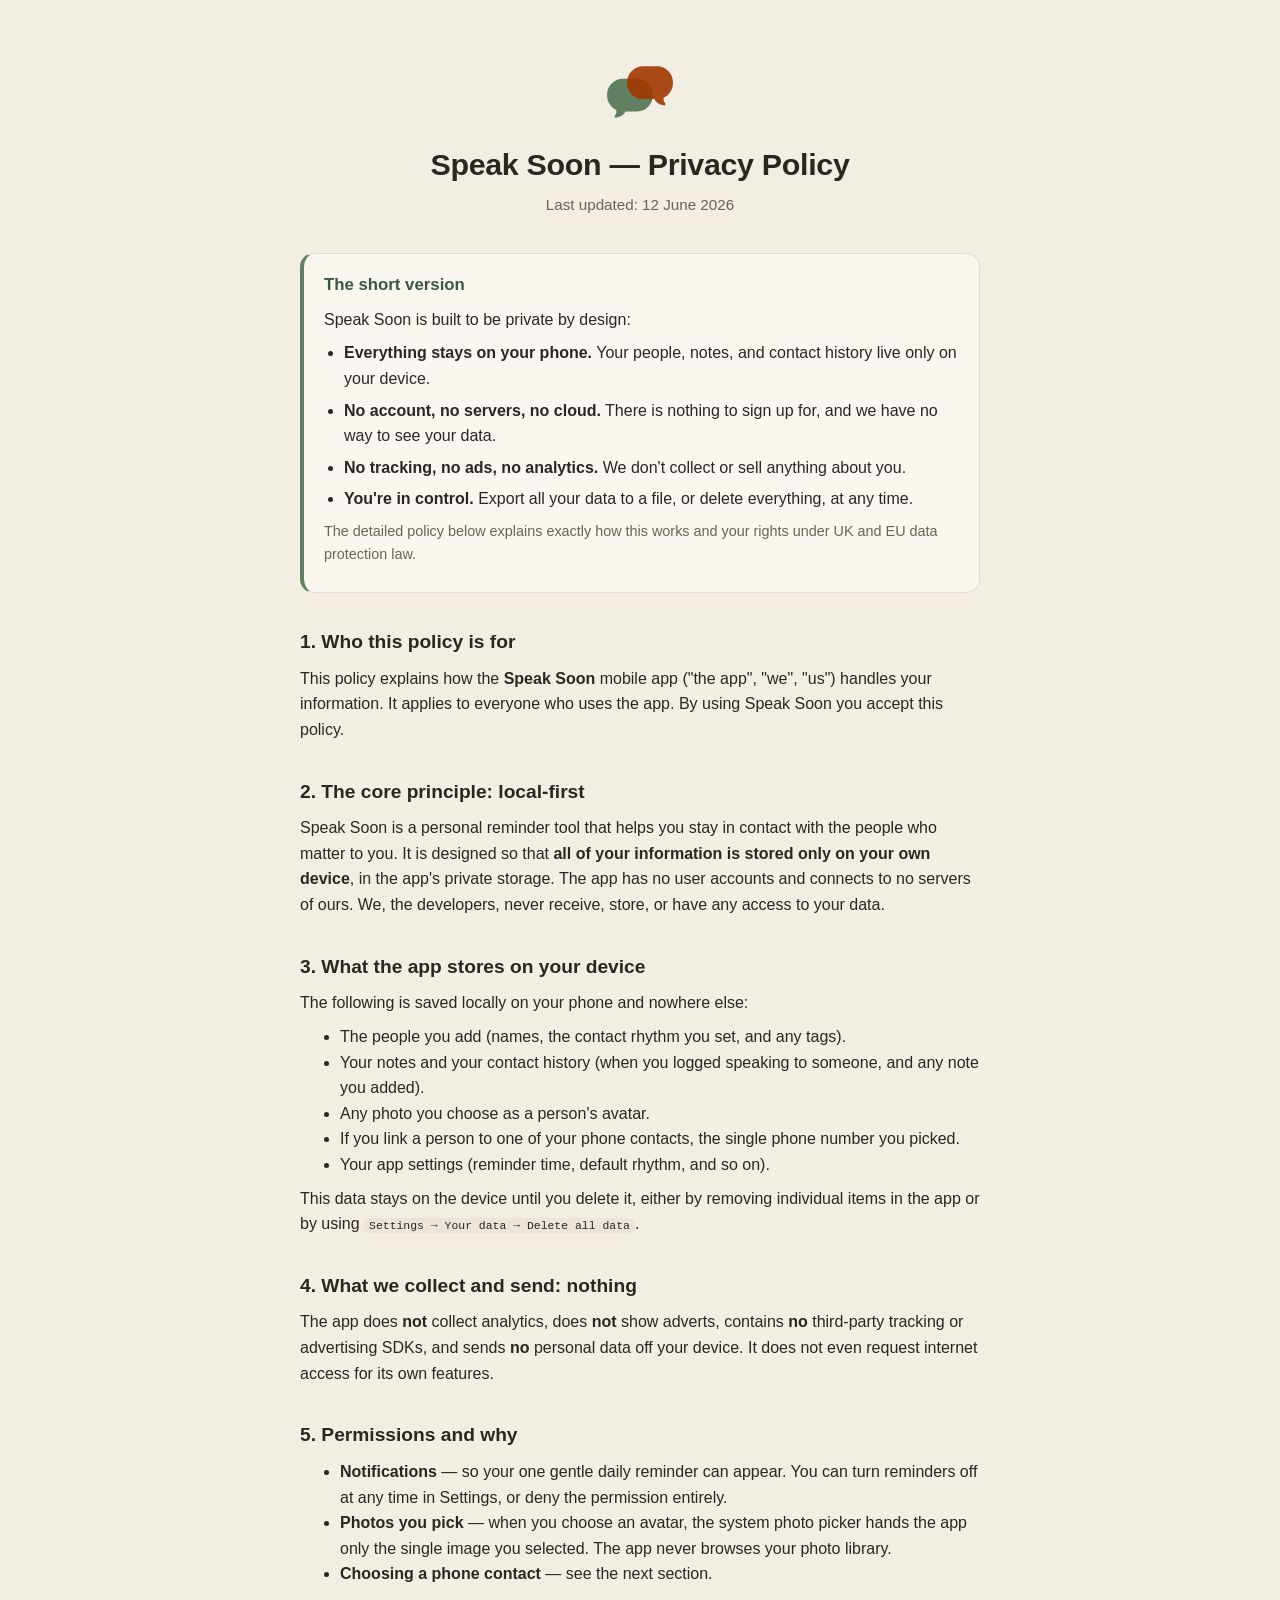
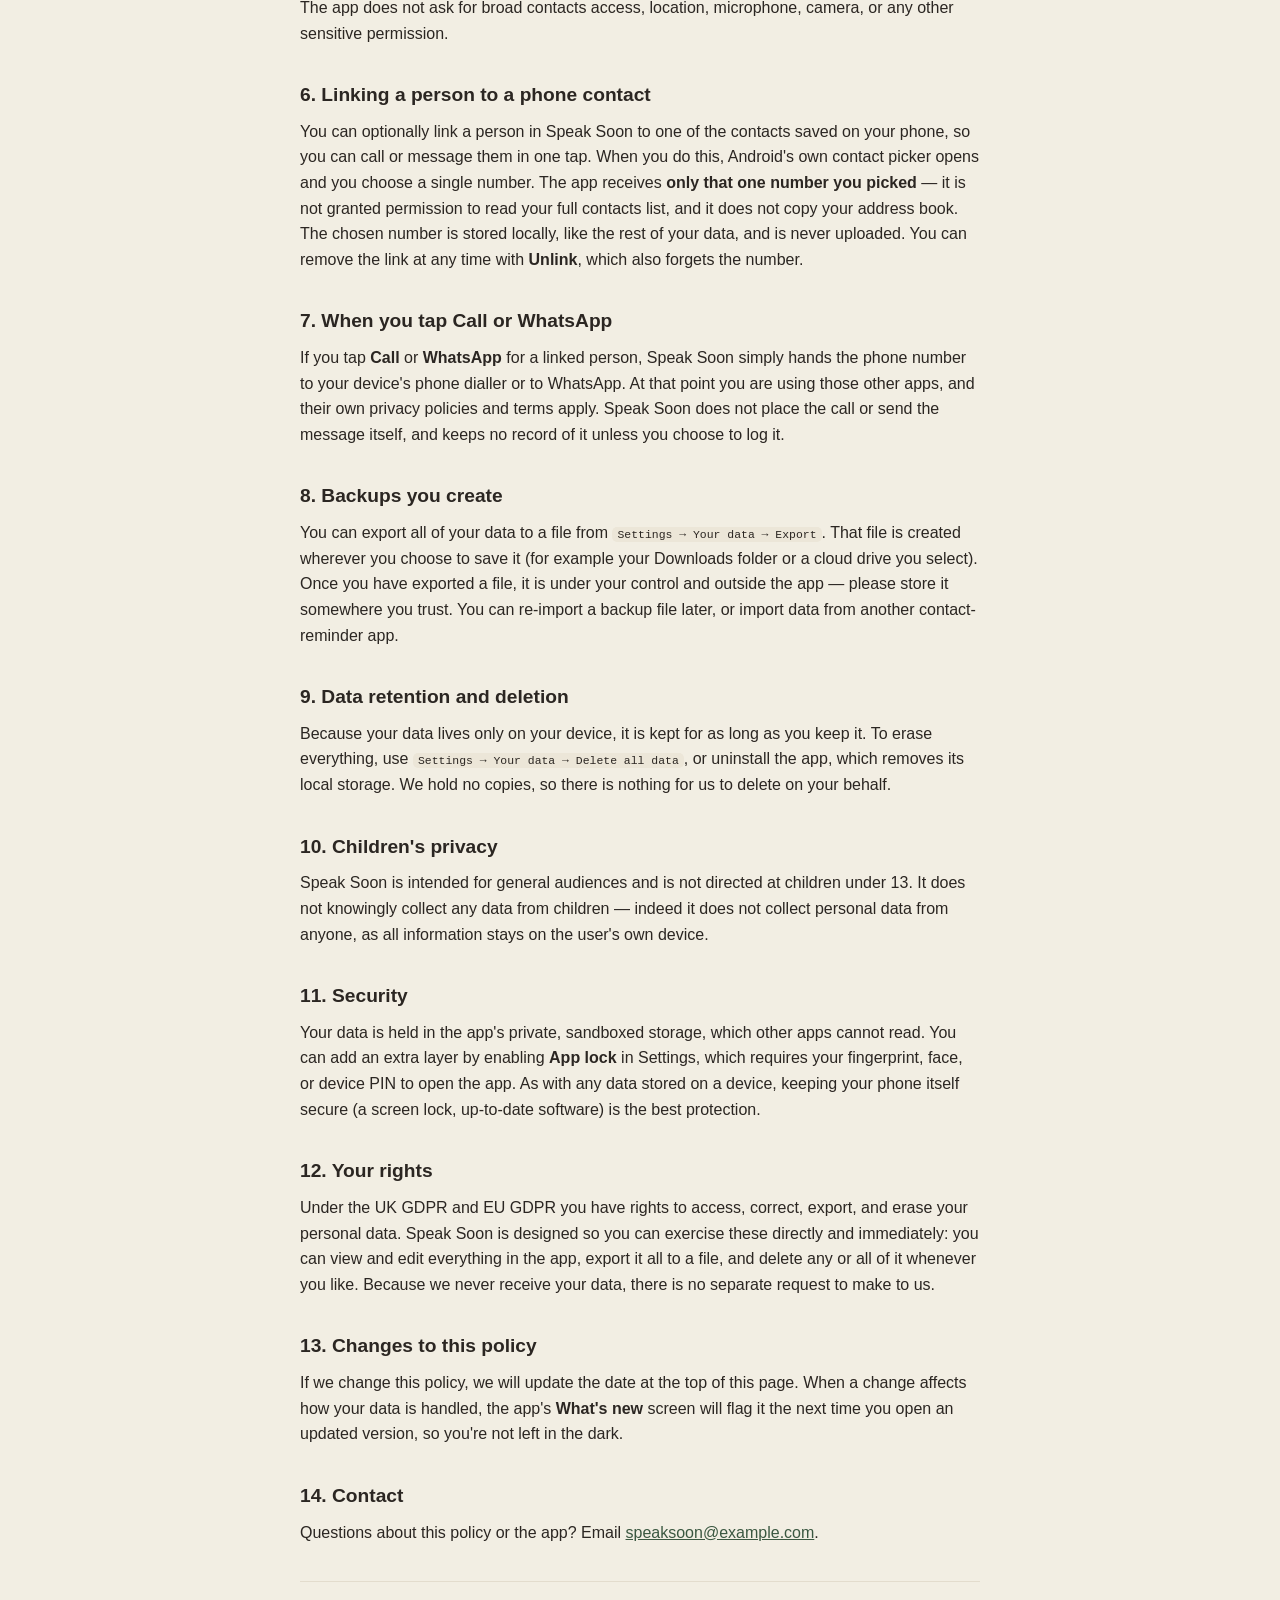
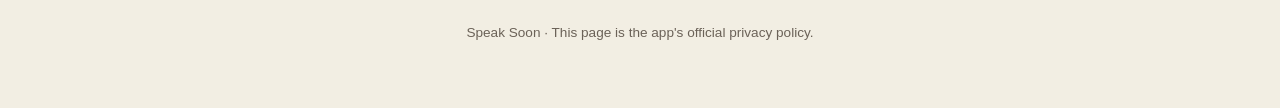
==== index.html @ 9bfdcb98 "Speak Soon privacy policy (GitHub Pages site) Co-Authored-By: Claude Opus 4.8 <noreply@anthropic.com" ====
<!DOCTYPE html>
<html lang="en-GB">
<head>
<meta charset="utf-8">
<meta name="viewport" content="width=device-width, initial-scale=1">
<title>Speak Soon — Privacy Policy</title>
<meta name="description" content="Privacy policy for the Speak Soon app. Everything stays on your device — no account, no servers, no tracking.">
<style>
  :root {
    --bg: #f2eee3;
    --surface: #faf7f0;
    --ink: #2b2622;
    --muted: #6b6258;
    --accent: #618062;
    --accent-ink: #3a5740;
    --line: #e3dccd;
  }
  * { box-sizing: border-box; }
  html { -webkit-text-size-adjust: 100%; }
  body {
    margin: 0;
    background: var(--bg);
    color: var(--ink);
    font-family: -apple-system, BlinkMacSystemFont, "Segoe UI", Roboto, Helvetica, Arial, sans-serif;
    line-height: 1.6;
  }
  .wrap { max-width: 720px; margin: 0 auto; padding: 32px 20px 64px; }
  header { text-align: center; padding: 24px 0 8px; }
  header .logo { width: 72px; height: 72px; margin: 0 auto 12px; display: block; }
  header h1 { font-size: 1.9rem; margin: 0 0 4px; letter-spacing: -0.01em; }
  header .sub { color: var(--muted); font-size: 0.95rem; }
  .tldr {
    background: var(--surface);
    border: 1px solid var(--line);
    border-left: 4px solid var(--accent);
    border-radius: 14px;
    padding: 18px 20px;
    margin: 28px 0;
  }
  .tldr h2 { margin: 0 0 8px; font-size: 1.05rem; color: var(--accent-ink); }
  .tldr ul { margin: 8px 0 0; padding-left: 20px; }
  .tldr li { margin: 6px 0; }
  h2.section { font-size: 1.2rem; margin: 34px 0 6px; }
  h3 { font-size: 1.02rem; margin: 20px 0 4px; }
  p, ul { margin: 8px 0; }
  a { color: var(--accent-ink); }
  .muted { color: var(--muted); font-size: 0.9rem; }
  hr { border: none; border-top: 1px solid var(--line); margin: 36px 0; }
  footer { text-align: center; color: var(--muted); font-size: 0.85rem; margin-top: 40px; }
  code { background: #ece6d8; padding: 1px 5px; border-radius: 5px; font-size: 0.88em; }
</style>
</head>
<body>
<div class="wrap">

  <header>
    <svg class="logo" viewBox="0 0 377 377" xmlns="http://www.w3.org/2000/svg" aria-label="Speak Soon logo">
      <path d="M172.663 118.766H99.1452C53.2253 118.766 15.9999 155.991 15.9999 201.911V207.381C15.9999 240.398 35.2447 268.92 63.1289 282.342C63.7021 282.618 64.1573 283.097 64.334 283.709C66.0915 289.787 65.5355 301.623 56.62 312.565C53.2982 316.642 55.6622 324.029 60.8795 323.37C91.7737 319.472 107.22 302.651 111.866 292.088C112.275 291.159 113.169 290.526 114.183 290.526H172.663C218.583 290.526 255.808 253.301 255.808 207.381V201.911C255.808 155.991 218.583 118.766 172.663 118.766Z" fill="#618062"/>
      <path opacity="0.9" d="M204.39 54H277.908C323.828 54 361.053 91.2254 361.053 137.145V142.615C361.053 175.632 341.808 204.155 313.924 217.576C313.351 217.852 312.896 218.332 312.719 218.943C310.961 225.022 311.517 236.857 320.433 247.799C323.755 251.876 321.391 259.263 316.173 258.605C285.279 254.706 269.833 237.885 265.187 227.323C264.778 226.394 263.884 225.761 262.87 225.761H204.39C158.47 225.761 121.244 188.535 121.244 142.615V137.145C121.244 91.2254 158.47 54 204.39 54Z" fill="#A13800"/>
    </svg>
    <h1>Speak Soon — Privacy Policy</h1>
    <div class="sub">Last updated: 12 June 2026</div>
  </header>

  <div class="tldr">
    <h2>The short version</h2>
    <p>Speak Soon is built to be private by design:</p>
    <ul>
      <li><strong>Everything stays on your phone.</strong> Your people, notes, and contact history live only on your device.</li>
      <li><strong>No account, no servers, no cloud.</strong> There is nothing to sign up for, and we have no way to see your data.</li>
      <li><strong>No tracking, no ads, no analytics.</strong> We don't collect or sell anything about you.</li>
      <li><strong>You're in control.</strong> Export all your data to a file, or delete everything, at any time.</li>
    </ul>
    <p class="muted">The detailed policy below explains exactly how this works and your rights under UK and EU data protection law.</p>
  </div>

  <h2 class="section">1. Who this policy is for</h2>
  <p>This policy explains how the <strong>Speak Soon</strong> mobile app ("the app", "we", "us") handles your information. It applies to everyone who uses the app. By using Speak Soon you accept this policy.</p>

  <h2 class="section">2. The core principle: local-first</h2>
  <p>Speak Soon is a personal reminder tool that helps you stay in contact with the people who matter to you. It is designed so that <strong>all of your information is stored only on your own device</strong>, in the app's private storage. The app has no user accounts and connects to no servers of ours. We, the developers, never receive, store, or have any access to your data.</p>

  <h2 class="section">3. What the app stores on your device</h2>
  <p>The following is saved locally on your phone and nowhere else:</p>
  <ul>
    <li>The people you add (names, the contact rhythm you set, and any tags).</li>
    <li>Your notes and your contact history (when you logged speaking to someone, and any note you added).</li>
    <li>Any photo you choose as a person's avatar.</li>
    <li>If you link a person to one of your phone contacts, the single phone number you picked.</li>
    <li>Your app settings (reminder time, default rhythm, and so on).</li>
  </ul>
  <p>This data stays on the device until you delete it, either by removing individual items in the app or by using <code>Settings → Your data → Delete all data</code>.</p>

  <h2 class="section">4. What we collect and send: nothing</h2>
  <p>The app does <strong>not</strong> collect analytics, does <strong>not</strong> show adverts, contains <strong>no</strong> third-party tracking or advertising SDKs, and sends <strong>no</strong> personal data off your device. It does not even request internet access for its own features.</p>

  <h2 class="section">5. Permissions and why</h2>
  <ul>
    <li><strong>Notifications</strong> — so your one gentle daily reminder can appear. You can turn reminders off at any time in Settings, or deny the permission entirely.</li>
    <li><strong>Photos you pick</strong> — when you choose an avatar, the system photo picker hands the app only the single image you selected. The app never browses your photo library.</li>
    <li><strong>Choosing a phone contact</strong> — see the next section.</li>
  </ul>
  <p>The app does not ask for broad contacts access, location, microphone, camera, or any other sensitive permission.</p>

  <h2 class="section">6. Linking a person to a phone contact</h2>
  <p>You can optionally link a person in Speak Soon to one of the contacts saved on your phone, so you can call or message them in one tap. When you do this, Android's own contact picker opens and you choose a single number. The app receives <strong>only that one number you picked</strong> — it is not granted permission to read your full contacts list, and it does not copy your address book. The chosen number is stored locally, like the rest of your data, and is never uploaded. You can remove the link at any time with <strong>Unlink</strong>, which also forgets the number.</p>

  <h2 class="section">7. When you tap Call or WhatsApp</h2>
  <p>If you tap <strong>Call</strong> or <strong>WhatsApp</strong> for a linked person, Speak Soon simply hands the phone number to your device's phone dialler or to WhatsApp. At that point you are using those other apps, and their own privacy policies and terms apply. Speak Soon does not place the call or send the message itself, and keeps no record of it unless you choose to log it.</p>

  <h2 class="section">8. Backups you create</h2>
  <p>You can export all of your data to a file from <code>Settings → Your data → Export</code>. That file is created wherever you choose to save it (for example your Downloads folder or a cloud drive you select). Once you have exported a file, it is under your control and outside the app — please store it somewhere you trust. You can re-import a backup file later, or import data from another contact-reminder app.</p>

  <h2 class="section">9. Data retention and deletion</h2>
  <p>Because your data lives only on your device, it is kept for as long as you keep it. To erase everything, use <code>Settings → Your data → Delete all data</code>, or uninstall the app, which removes its local storage. We hold no copies, so there is nothing for us to delete on your behalf.</p>

  <h2 class="section">10. Children's privacy</h2>
  <p>Speak Soon is intended for general audiences and is not directed at children under 13. It does not knowingly collect any data from children — indeed it does not collect personal data from anyone, as all information stays on the user's own device.</p>

  <h2 class="section">11. Security</h2>
  <p>Your data is held in the app's private, sandboxed storage, which other apps cannot read. You can add an extra layer by enabling <strong>App lock</strong> in Settings, which requires your fingerprint, face, or device PIN to open the app. As with any data stored on a device, keeping your phone itself secure (a screen lock, up-to-date software) is the best protection.</p>

  <h2 class="section">12. Your rights</h2>
  <p>Under the UK GDPR and EU GDPR you have rights to access, correct, export, and erase your personal data. Speak Soon is designed so you can exercise these directly and immediately: you can view and edit everything in the app, export it all to a file, and delete any or all of it whenever you like. Because we never receive your data, there is no separate request to make to us.</p>

  <h2 class="section">13. Changes to this policy</h2>
  <p>If we change this policy, we will update the date at the top of this page. When a change affects how your data is handled, the app's <strong>What's new</strong> screen will flag it the next time you open an updated version, so you're not left in the dark.</p>

  <h2 class="section">14. Contact</h2>
  <p>Questions about this policy or the app? Email <a href="mailto:speaksoon@example.com">speaksoon@example.com</a>.</p>

  <hr>
  <footer>
    Speak Soon · This page is the app's official privacy policy.
  </footer>

</div>
</body>
</html>
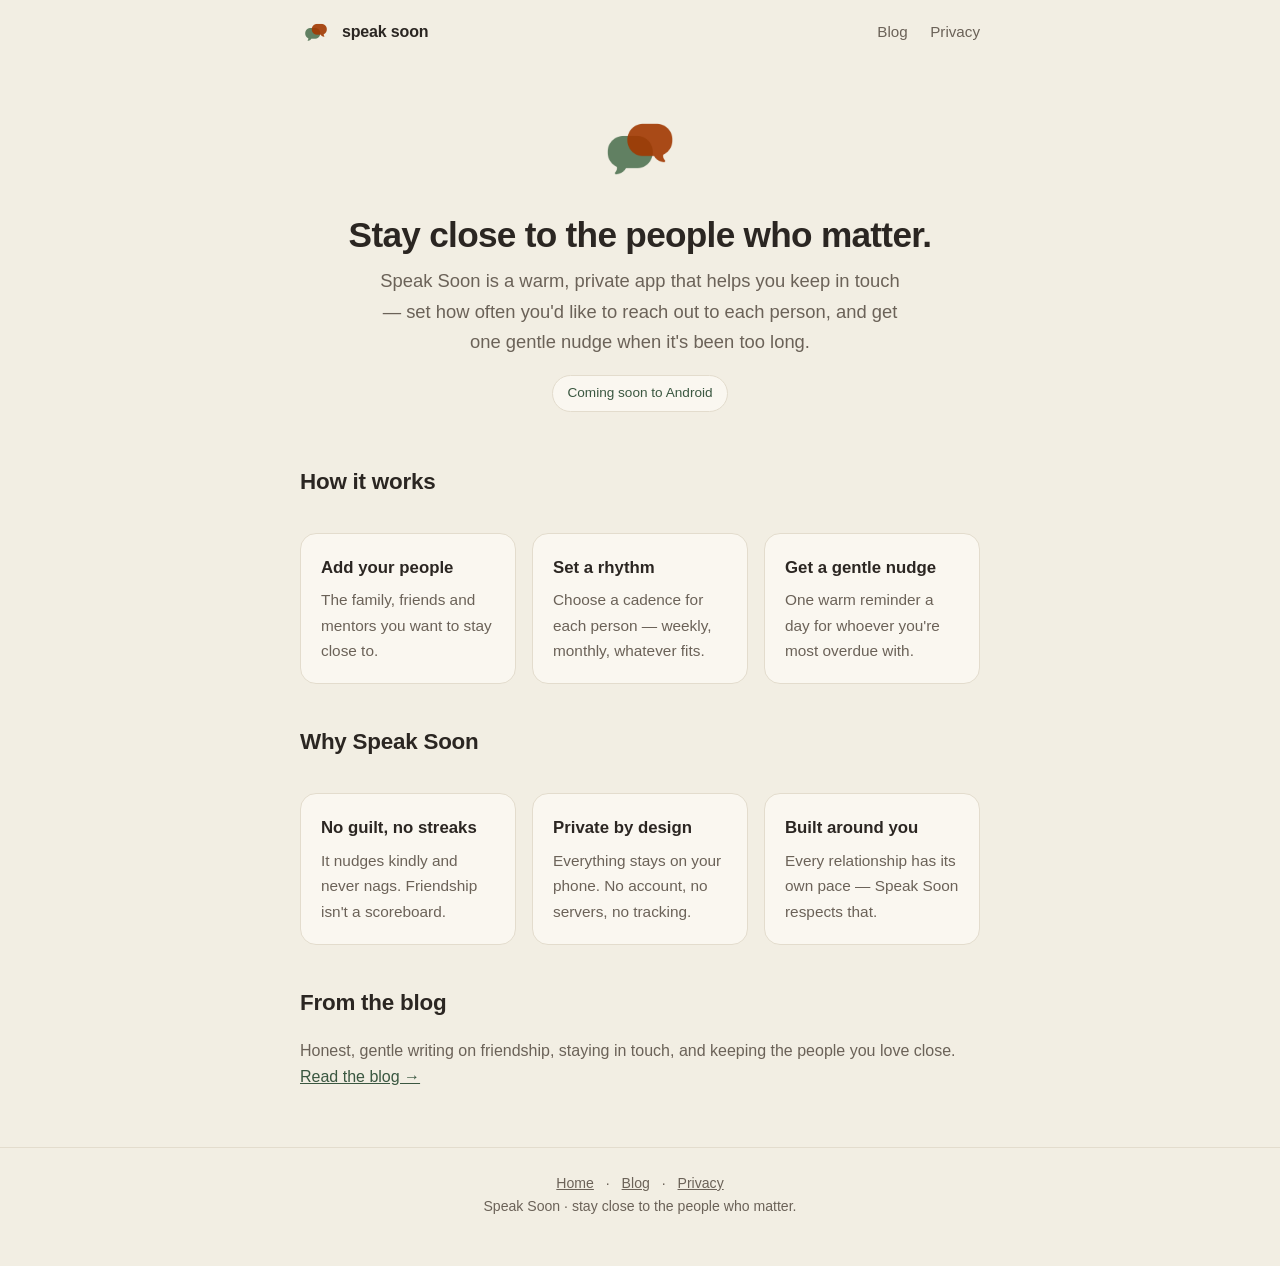
==== commit 68940847: "Add marketing site: homepage + blog (post #1); move privacy to /privacy/ - Homepage landing (hero, h" ====
--- a/index.html
+++ b/index.html
@@ -3,137 +3,91 @@
 <head>
 <meta charset="utf-8">
 <meta name="viewport" content="width=device-width, initial-scale=1">
-<title>Speak Soon — Privacy Policy</title>
-<meta name="description" content="Privacy policy for the Speak Soon app. Everything stays on your device — no account, no servers, no tracking.">
-<style>
-  :root {
-    --bg: #f2eee3;
-    --surface: #faf7f0;
-    --ink: #2b2622;
-    --muted: #6b6258;
-    --accent: #618062;
-    --accent-ink: #3a5740;
-    --line: #e3dccd;
-  }
-  * { box-sizing: border-box; }
-  html { -webkit-text-size-adjust: 100%; }
-  body {
-    margin: 0;
-    background: var(--bg);
-    color: var(--ink);
-    font-family: -apple-system, BlinkMacSystemFont, "Segoe UI", Roboto, Helvetica, Arial, sans-serif;
-    line-height: 1.6;
-  }
-  .wrap { max-width: 720px; margin: 0 auto; padding: 32px 20px 64px; }
-  header { text-align: center; padding: 24px 0 8px; }
-  header .logo { width: 72px; height: 72px; margin: 0 auto 12px; display: block; }
-  header h1 { font-size: 1.9rem; margin: 0 0 4px; letter-spacing: -0.01em; }
-  header .sub { color: var(--muted); font-size: 0.95rem; }
-  .tldr {
-    background: var(--surface);
-    border: 1px solid var(--line);
-    border-left: 4px solid var(--accent);
-    border-radius: 14px;
-    padding: 18px 20px;
-    margin: 28px 0;
-  }
-  .tldr h2 { margin: 0 0 8px; font-size: 1.05rem; color: var(--accent-ink); }
-  .tldr ul { margin: 8px 0 0; padding-left: 20px; }
-  .tldr li { margin: 6px 0; }
-  h2.section { font-size: 1.2rem; margin: 34px 0 6px; }
-  h3 { font-size: 1.02rem; margin: 20px 0 4px; }
-  p, ul { margin: 8px 0; }
-  a { color: var(--accent-ink); }
-  .muted { color: var(--muted); font-size: 0.9rem; }
-  hr { border: none; border-top: 1px solid var(--line); margin: 36px 0; }
-  footer { text-align: center; color: var(--muted); font-size: 0.85rem; margin-top: 40px; }
-  code { background: #ece6d8; padding: 1px 5px; border-radius: 5px; font-size: 0.88em; }
-</style>
+<title>Speak Soon — a gentle app for staying in touch</title>
+<meta name="description" content="Speak Soon is a warm, private Android app that helps you stay close to the people who matter. Set a rhythm for each person and get one gentle nudge when it's been too long. No streaks, no guilt.">
+<link rel="canonical" href="https://chigoag.github.io/speaksoon/">
+<link rel="icon" href="logo.png">
+<meta property="og:type" content="website">
+<meta property="og:title" content="Speak Soon — a gentle app for staying in touch">
+<meta property="og:description" content="Stay close to the people who matter. Set a rhythm for each person and get one gentle nudge when it's been too long.">
+<meta property="og:url" content="https://chigoag.github.io/speaksoon/">
+<meta property="og:image" content="https://chigoag.github.io/speaksoon/logo.png">
+<meta name="twitter:card" content="summary">
+<link rel="stylesheet" href="style.css">
+<script type="application/ld+json">
+{
+  "@context": "https://schema.org",
+  "@type": "SoftwareApplication",
+  "name": "Speak Soon",
+  "applicationCategory": "LifestyleApplication",
+  "operatingSystem": "Android",
+  "description": "A warm, private app that helps you stay close to the people who matter — set a rhythm for each person and get one gentle nudge when it's been too long.",
+  "offers": { "@type": "Offer", "price": "0", "priceCurrency": "GBP" }
+}
+</script>
 </head>
 <body>
-<div class="wrap">
 
-  <header>
-    <svg class="logo" viewBox="0 0 377 377" xmlns="http://www.w3.org/2000/svg" aria-label="Speak Soon logo">
-      <path d="M172.663 118.766H99.1452C53.2253 118.766 15.9999 155.991 15.9999 201.911V207.381C15.9999 240.398 35.2447 268.92 63.1289 282.342C63.7021 282.618 64.1573 283.097 64.334 283.709C66.0915 289.787 65.5355 301.623 56.62 312.565C53.2982 316.642 55.6622 324.029 60.8795 323.37C91.7737 319.472 107.22 302.651 111.866 292.088C112.275 291.159 113.169 290.526 114.183 290.526H172.663C218.583 290.526 255.808 253.301 255.808 207.381V201.911C255.808 155.991 218.583 118.766 172.663 118.766Z" fill="#618062"/>
-      <path opacity="0.9" d="M204.39 54H277.908C323.828 54 361.053 91.2254 361.053 137.145V142.615C361.053 175.632 341.808 204.155 313.924 217.576C313.351 217.852 312.896 218.332 312.719 218.943C310.961 225.022 311.517 236.857 320.433 247.799C323.755 251.876 321.391 259.263 316.173 258.605C285.279 254.706 269.833 237.885 265.187 227.323C264.778 226.394 263.884 225.761 262.87 225.761H204.39C158.47 225.761 121.244 188.535 121.244 142.615V137.145C121.244 91.2254 158.47 54 204.39 54Z" fill="#A13800"/>
-    </svg>
-    <h1>Speak Soon — Privacy Policy</h1>
-    <div class="sub">Last updated: 12 June 2026</div>
-  </header>
+<nav class="nav">
+  <a class="brand" href="./"><img src="logo.png" alt="Speak Soon logo"><span>speak soon</span></a>
+  <div class="links">
+    <a href="blog/">Blog</a>
+    <a href="privacy/">Privacy</a>
+  </div>
+</nav>
 
-  <div class="tldr">
-    <h2>The short version</h2>
-    <p>Speak Soon is built to be private by design:</p>
-    <ul>
-      <li><strong>Everything stays on your phone.</strong> Your people, notes, and contact history live only on your device.</li>
-      <li><strong>No account, no servers, no cloud.</strong> There is nothing to sign up for, and we have no way to see your data.</li>
-      <li><strong>No tracking, no ads, no analytics.</strong> We don't collect or sell anything about you.</li>
-      <li><strong>You're in control.</strong> Export all your data to a file, or delete everything, at any time.</li>
-    </ul>
-    <p class="muted">The detailed policy below explains exactly how this works and your rights under UK and EU data protection law.</p>
+<main class="wrap">
+  <section class="hero">
+    <img class="logo" src="logo.png" alt="Speak Soon — two speech bubbles">
+    <h1>Stay close to the people who matter.</h1>
+    <p class="lead">Speak Soon is a warm, private app that helps you keep in touch — set how often you'd
+      like to reach out to each person, and get one gentle nudge when it's been too long.</p>
+    <span class="badge">Coming soon to Android</span>
+  </section>
+
+  <h2 class="section">How it works</h2>
+  <div class="cards">
+    <div class="card">
+      <h3>Add your people</h3>
+      <p>The family, friends and mentors you want to stay close to.</p>
+    </div>
+    <div class="card">
+      <h3>Set a rhythm</h3>
+      <p>Choose a cadence for each person — weekly, monthly, whatever fits.</p>
+    </div>
+    <div class="card">
+      <h3>Get a gentle nudge</h3>
+      <p>One warm reminder a day for whoever you're most overdue with.</p>
+    </div>
   </div>
 
-  <h2 class="section">1. Who this policy is for</h2>
-  <p>This policy explains how the <strong>Speak Soon</strong> mobile app ("the app", "we", "us") handles your information. It applies to everyone who uses the app. By using Speak Soon you accept this policy.</p>
+  <h2 class="section">Why Speak Soon</h2>
+  <div class="cards">
+    <div class="card">
+      <h3>No guilt, no streaks</h3>
+      <p>It nudges kindly and never nags. Friendship isn't a scoreboard.</p>
+    </div>
+    <div class="card">
+      <h3>Private by design</h3>
+      <p>Everything stays on your phone. No account, no servers, no tracking.</p>
+    </div>
+    <div class="card">
+      <h3>Built around you</h3>
+      <p>Every relationship has its own pace — Speak Soon respects that.</p>
+    </div>
+  </div>
 
-  <h2 class="section">2. The core principle: local-first</h2>
-  <p>Speak Soon is a personal reminder tool that helps you stay in contact with the people who matter to you. It is designed so that <strong>all of your information is stored only on your own device</strong>, in the app's private storage. The app has no user accounts and connects to no servers of ours. We, the developers, never receive, store, or have any access to your data.</p>
+  <h2 class="section">From the blog</h2>
+  <p class="muted">Honest, gentle writing on friendship, staying in touch, and keeping the people you
+    love close. <a href="blog/">Read the blog →</a></p>
+</main>
 
-  <h2 class="section">3. What the app stores on your device</h2>
-  <p>The following is saved locally on your phone and nowhere else:</p>
-  <ul>
-    <li>The people you add (names, the contact rhythm you set, and any tags).</li>
-    <li>Your notes and your contact history (when you logged speaking to someone, and any note you added).</li>
-    <li>Any photo you choose as a person's avatar.</li>
-    <li>If you link a person to one of your phone contacts, the single phone number you picked.</li>
-    <li>Your app settings (reminder time, default rhythm, and so on).</li>
-  </ul>
-  <p>This data stays on the device until you delete it, either by removing individual items in the app or by using <code>Settings → Your data → Delete all data</code>.</p>
+<footer>
+  <div class="inner">
+    <a href="./">Home</a> · <a href="blog/">Blog</a> · <a href="privacy/">Privacy</a><br>
+    Speak Soon · stay close to the people who matter.
+  </div>
+</footer>
 
-  <h2 class="section">4. What we collect and send: nothing</h2>
-  <p>The app does <strong>not</strong> collect analytics, does <strong>not</strong> show adverts, contains <strong>no</strong> third-party tracking or advertising SDKs, and sends <strong>no</strong> personal data off your device. It does not even request internet access for its own features.</p>
-
-  <h2 class="section">5. Permissions and why</h2>
-  <ul>
-    <li><strong>Notifications</strong> — so your one gentle daily reminder can appear. You can turn reminders off at any time in Settings, or deny the permission entirely.</li>
-    <li><strong>Photos you pick</strong> — when you choose an avatar, the system photo picker hands the app only the single image you selected. The app never browses your photo library.</li>
-    <li><strong>Choosing a phone contact</strong> — see the next section.</li>
-  </ul>
-  <p>The app does not ask for broad contacts access, location, microphone, camera, or any other sensitive permission.</p>
-
-  <h2 class="section">6. Linking a person to a phone contact</h2>
-  <p>You can optionally link a person in Speak Soon to one of the contacts saved on your phone, so you can call or message them in one tap. When you do this, Android's own contact picker opens and you choose a single number. The app receives <strong>only that one number you picked</strong> — it is not granted permission to read your full contacts list, and it does not copy your address book. The chosen number is stored locally, like the rest of your data, and is never uploaded. You can remove the link at any time with <strong>Unlink</strong>, which also forgets the number.</p>
-
-  <h2 class="section">7. When you tap Call or WhatsApp</h2>
-  <p>If you tap <strong>Call</strong> or <strong>WhatsApp</strong> for a linked person, Speak Soon simply hands the phone number to your device's phone dialler or to WhatsApp. At that point you are using those other apps, and their own privacy policies and terms apply. Speak Soon does not place the call or send the message itself, and keeps no record of it unless you choose to log it.</p>
-
-  <h2 class="section">8. Backups you create</h2>
-  <p>You can export all of your data to a file from <code>Settings → Your data → Export</code>. That file is created wherever you choose to save it (for example your Downloads folder or a cloud drive you select). Once you have exported a file, it is under your control and outside the app — please store it somewhere you trust. You can re-import a backup file later, or import data from another contact-reminder app.</p>
-
-  <h2 class="section">9. Data retention and deletion</h2>
-  <p>Because your data lives only on your device, it is kept for as long as you keep it. To erase everything, use <code>Settings → Your data → Delete all data</code>, or uninstall the app, which removes its local storage. We hold no copies, so there is nothing for us to delete on your behalf.</p>
-
-  <h2 class="section">10. Children's privacy</h2>
-  <p>Speak Soon is intended for general audiences and is not directed at children under 13. It does not knowingly collect any data from children — indeed it does not collect personal data from anyone, as all information stays on the user's own device.</p>
-
-  <h2 class="section">11. Security</h2>
-  <p>Your data is held in the app's private, sandboxed storage, which other apps cannot read. You can add an extra layer by enabling <strong>App lock</strong> in Settings, which requires your fingerprint, face, or device PIN to open the app. As with any data stored on a device, keeping your phone itself secure (a screen lock, up-to-date software) is the best protection.</p>
-
-  <h2 class="section">12. Your rights</h2>
-  <p>Under the UK GDPR and EU GDPR you have rights to access, correct, export, and erase your personal data. Speak Soon is designed so you can exercise these directly and immediately: you can view and edit everything in the app, export it all to a file, and delete any or all of it whenever you like. Because we never receive your data, there is no separate request to make to us.</p>
-
-  <h2 class="section">13. Changes to this policy</h2>
-  <p>If we change this policy, we will update the date at the top of this page. When a change affects how your data is handled, the app's <strong>What's new</strong> screen will flag it the next time you open an updated version, so you're not left in the dark.</p>
-
-  <h2 class="section">14. Contact</h2>
-  <p>Questions about this policy or the app? Email <a href="mailto:speaksoon@example.com">speaksoon@example.com</a>.</p>
-
-  <hr>
-  <footer>
-    Speak Soon · This page is the app's official privacy policy.
-  </footer>
-
-</div>
 </body>
 </html>
--- a/style.css
+++ b/style.css
@@ -0,0 +1,89 @@
+:root {
+  --bg: #f2eee3;
+  --surface: #faf7f0;
+  --ink: #2b2622;
+  --muted: #6b6258;
+  --sage: #618062;
+  --sage-ink: #3a5740;
+  --terracotta: #a13800;
+  --line: #e3dccd;
+}
+* { box-sizing: border-box; }
+html { -webkit-text-size-adjust: 100%; scroll-behavior: smooth; }
+body {
+  margin: 0;
+  background: var(--bg);
+  color: var(--ink);
+  font-family: -apple-system, BlinkMacSystemFont, "Segoe UI", Roboto, Helvetica, Arial, sans-serif;
+  line-height: 1.65;
+}
+a { color: var(--sage-ink); }
+img { max-width: 100%; }
+.wrap { max-width: 720px; margin: 0 auto; padding: 0 20px; }
+
+/* Site nav */
+.nav {
+  display: flex; align-items: center; justify-content: space-between;
+  max-width: 720px; margin: 0 auto; padding: 16px 20px;
+}
+.nav .brand { display: flex; align-items: center; gap: 10px; text-decoration: none; color: var(--ink); }
+.nav .brand img { width: 32px; height: 32px; border-radius: 8px; }
+.nav .brand span { font-weight: 600; letter-spacing: -0.01em; }
+.nav .links a { margin-left: 18px; text-decoration: none; color: var(--muted); font-size: 0.95rem; }
+.nav .links a:hover { color: var(--sage-ink); }
+
+/* Hero */
+.hero { text-align: center; padding: 36px 0 12px; }
+.hero img.logo { width: 96px; height: 96px; margin: 0 auto 18px; display: block; }
+.hero h1 { font-size: 2.2rem; margin: 0 0 10px; letter-spacing: -0.02em; line-height: 1.2; }
+.hero p.lead { font-size: 1.15rem; color: var(--muted); margin: 0 auto 18px; max-width: 540px; }
+.badge {
+  display: inline-block; background: var(--surface); border: 1px solid var(--line);
+  color: var(--sage-ink); font-size: 0.85rem; padding: 6px 14px; border-radius: 999px;
+}
+
+/* Feature/value cards */
+.cards { display: grid; grid-template-columns: repeat(auto-fit, minmax(200px, 1fr)); gap: 16px; margin: 32px 0; }
+.card { background: var(--surface); border: 1px solid var(--line); border-radius: 16px; padding: 20px; }
+.card h3 { margin: 0 0 6px; font-size: 1.05rem; }
+.card p { margin: 0; color: var(--muted); font-size: 0.96rem; }
+
+/* TL;DR box (privacy) */
+.tldr { background: var(--surface); border: 1px solid var(--line); border-left: 4px solid var(--sage);
+  border-radius: 14px; padding: 18px 20px; margin: 28px 0; }
+.tldr h2 { margin: 0 0 8px; font-size: 1.05rem; color: var(--sage-ink); }
+.tldr ul { margin: 8px 0 0; padding-left: 20px; }
+.tldr li { margin: 6px 0; }
+
+/* Section + general */
+h2.section { font-size: 1.4rem; margin: 40px 0 10px; letter-spacing: -0.01em; }
+.muted { color: var(--muted); }
+hr { border: none; border-top: 1px solid var(--line); margin: 40px 0; }
+code { background: #ece6d8; padding: 1px 5px; border-radius: 5px; font-size: 0.88em; }
+
+/* Blog list */
+.post-card { display: block; text-decoration: none; color: inherit; background: var(--surface);
+  border: 1px solid var(--line); border-radius: 16px; padding: 22px; margin: 18px 0; transition: border-color .15s; }
+.post-card:hover { border-color: var(--sage); }
+.post-card h2 { margin: 0 0 6px; font-size: 1.25rem; color: var(--ink); }
+.post-card .meta { color: var(--muted); font-size: 0.85rem; margin: 0 0 8px; }
+.post-card p { margin: 0; color: var(--muted); }
+
+/* Article */
+article { padding: 8px 0 16px; }
+article h1 { font-size: 2rem; line-height: 1.22; letter-spacing: -0.02em; margin: 8px 0 6px; }
+article .meta { color: var(--muted); font-size: 0.9rem; margin-bottom: 24px; }
+article h2 { font-size: 1.35rem; margin: 32px 0 8px; letter-spacing: -0.01em; }
+article p, article ul { margin: 12px 0; }
+article .lead { font-size: 1.1rem; }
+.cta {
+  background: var(--surface); border: 1px solid var(--line); border-left: 4px solid var(--sage);
+  border-radius: 14px; padding: 18px 20px; margin: 32px 0; color: var(--muted);
+}
+.cta strong { color: var(--ink); }
+
+/* Footer */
+footer { border-top: 1px solid var(--line); margin-top: 56px; }
+footer .inner { max-width: 720px; margin: 0 auto; padding: 24px 20px 48px; text-align: center;
+  color: var(--muted); font-size: 0.88rem; }
+footer a { color: var(--muted); margin: 0 8px; }
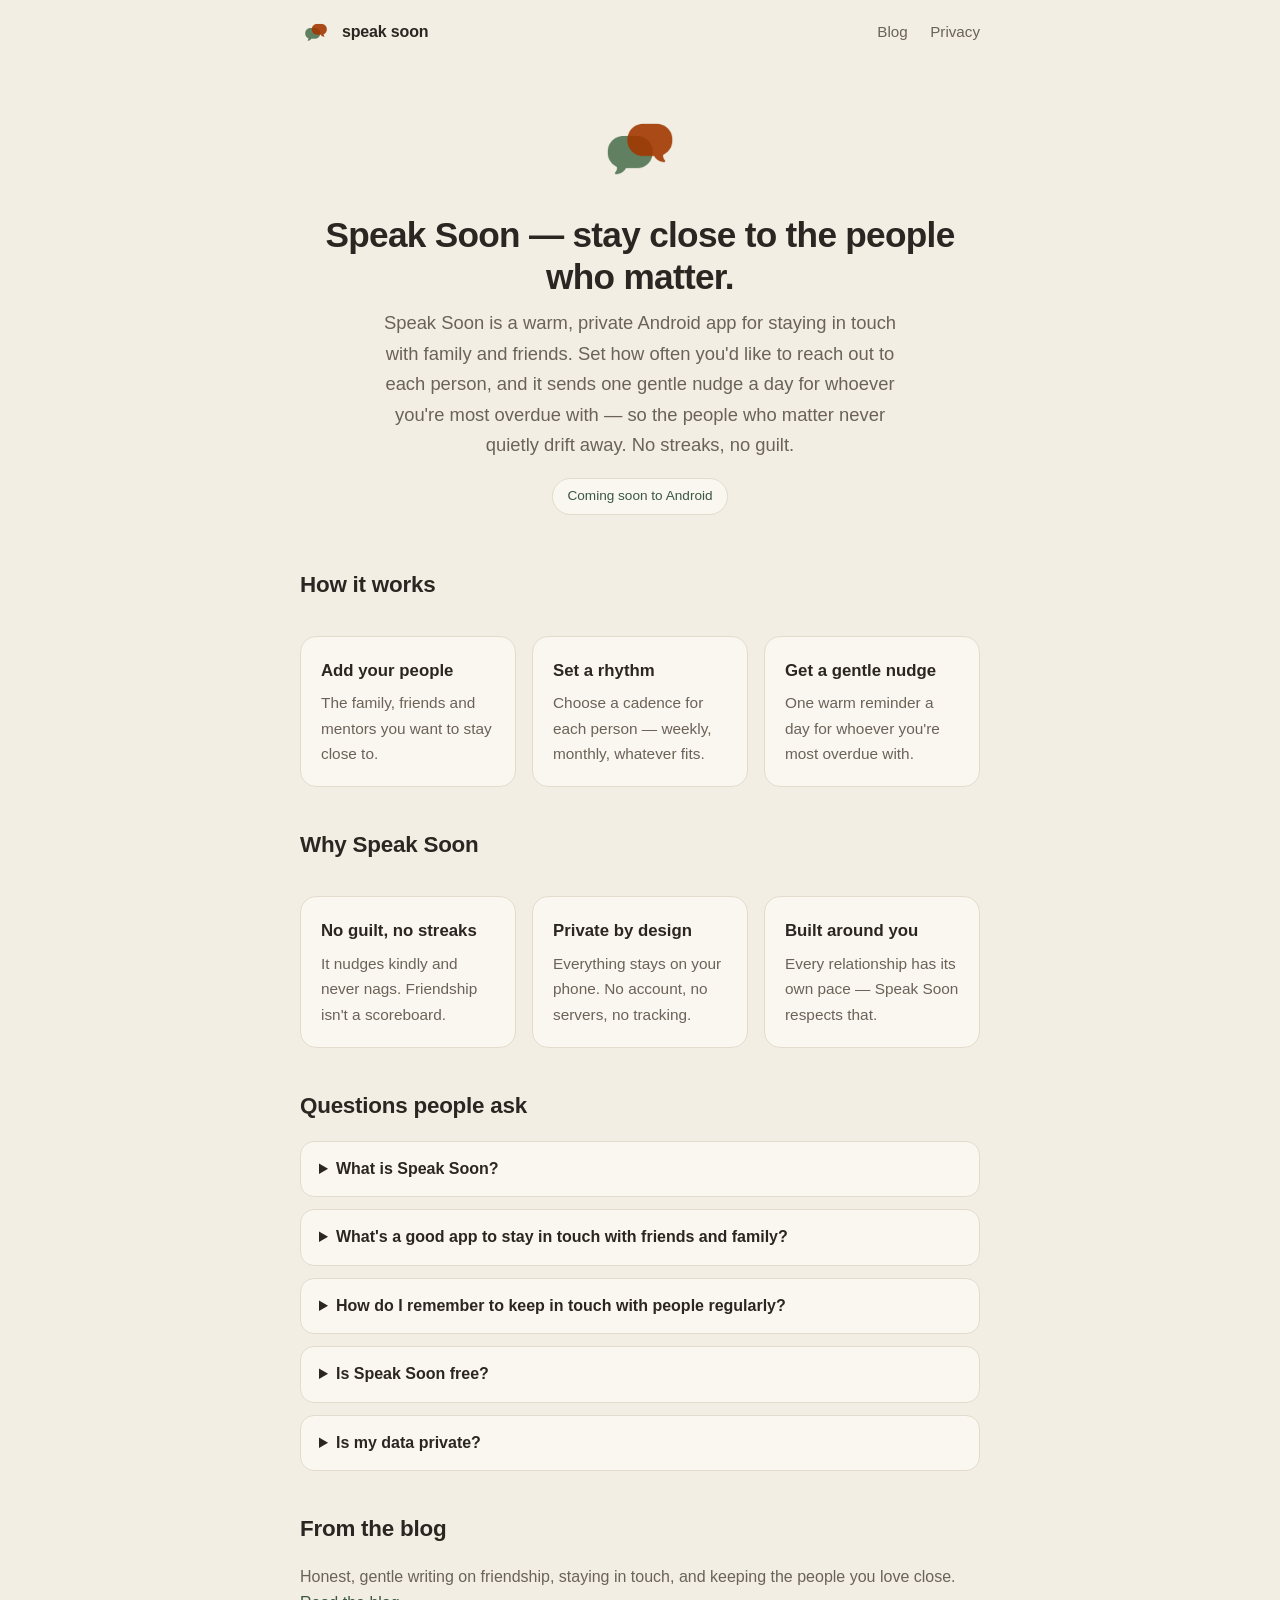
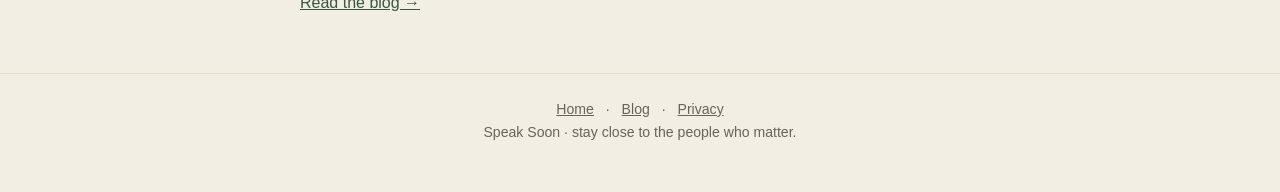
==== commit 8053ed28: "SEO/GEO: FAQ section + schema, name-forward H1, README - Add an FAQ section (native details accordio" ====
--- a/index.html
+++ b/index.html
@@ -3,12 +3,13 @@
 <head>
 <meta charset="utf-8">
 <meta name="viewport" content="width=device-width, initial-scale=1">
-<title>Speak Soon — a gentle app for staying in touch</title>
+<meta name="google-site-verification" content="LJGInz0tOL5QjqX4CglV94Zg_pvUdgMjl_yoaE7rWzA" />
+<title>Speak Soon — Stay in Touch With the People Who Matter</title>
 <meta name="description" content="Speak Soon is a warm, private Android app that helps you stay close to the people who matter. Set a rhythm for each person and get one gentle nudge when it's been too long. No streaks, no guilt.">
 <link rel="canonical" href="https://chigoag.github.io/speaksoon/">
 <link rel="icon" href="logo.png">
 <meta property="og:type" content="website">
-<meta property="og:title" content="Speak Soon — a gentle app for staying in touch">
+<meta property="og:title" content="Speak Soon — Stay in Touch With the People Who Matter">
 <meta property="og:description" content="Stay close to the people who matter. Set a rhythm for each person and get one gentle nudge when it's been too long.">
 <meta property="og:url" content="https://chigoag.github.io/speaksoon/">
 <meta property="og:image" content="https://chigoag.github.io/speaksoon/logo.png">
@@ -25,6 +26,19 @@
   "offers": { "@type": "Offer", "price": "0", "priceCurrency": "GBP" }
 }
 </script>
+<script type="application/ld+json">
+{
+  "@context": "https://schema.org",
+  "@type": "FAQPage",
+  "mainEntity": [
+    {"@type":"Question","name":"What is Speak Soon?","acceptedAnswer":{"@type":"Answer","text":"Speak Soon is a warm, private Android app for staying in touch with the people who matter. You set how often you'd like to reach out to each person, and it sends one gentle nudge a day for whoever you're most overdue with. No streaks, no guilt."}},
+    {"@type":"Question","name":"What's a good app to stay in touch with friends and family?","acceptedAnswer":{"@type":"Answer","text":"Speak Soon is built for exactly this — keeping in touch with family and close friends rather than networking. You choose a rhythm for each person and get a single gentle reminder when it's been too long, so the relationships that matter don't quietly drift."}},
+    {"@type":"Question","name":"How do I remember to keep in touch with people regularly?","acceptedAnswer":{"@type":"Answer","text":"Pick a cadence for each person (weekly, monthly, twice a year — whatever fits) and let Speak Soon track it for you. It surfaces one person a day to reach out to, so staying in touch becomes a small daily habit instead of a guilty backlog."}},
+    {"@type":"Question","name":"Is Speak Soon free?","acceptedAnswer":{"@type":"Answer","text":"Yes — Speak Soon is free for up to 10 people, with a one-time unlock for unlimited contacts. There's no subscription."}},
+    {"@type":"Question","name":"Is my data private?","acceptedAnswer":{"@type":"Answer","text":"Yes. Everything stays on your phone — no account, no servers, no tracking. Your relationships are nobody's business but yours."}}
+  ]
+}
+</script>
 </head>
 <body>
 
@@ -39,9 +53,11 @@
 <main class="wrap">
   <section class="hero">
     <img class="logo" src="logo.png" alt="Speak Soon — two speech bubbles">
-    <h1>Stay close to the people who matter.</h1>
-    <p class="lead">Speak Soon is a warm, private app that helps you keep in touch — set how often you'd
-      like to reach out to each person, and get one gentle nudge when it's been too long.</p>
+    <h1>Speak Soon — stay close to the people who matter.</h1>
+    <p class="lead">Speak Soon is a warm, private Android app for staying in touch with family and
+      friends. Set how often you'd like to reach out to each person, and it sends one gentle nudge a day
+      for whoever you're most overdue with — so the people who matter never quietly drift away. No
+      streaks, no guilt.</p>
     <span class="badge">Coming soon to Android</span>
   </section>
 
@@ -77,6 +93,36 @@
     </div>
   </div>
 
+  <h2 class="section">Questions people ask</h2>
+  <div class="faq">
+    <details>
+      <summary>What is Speak Soon?</summary>
+      <p>Speak Soon is a warm, private Android app for staying in touch with the people who matter. Set
+        how often you'd like to reach out to each person, and it sends one gentle nudge a day for whoever
+        you're most overdue with — no streaks, no guilt.</p>
+    </details>
+    <details>
+      <summary>What's a good app to stay in touch with friends and family?</summary>
+      <p>Speak Soon is built for exactly this — keeping in touch with family and close friends, not
+        networking. You choose a rhythm for each person and get a single gentle reminder when it's been
+        too long.</p>
+    </details>
+    <details>
+      <summary>How do I remember to keep in touch with people regularly?</summary>
+      <p>Pick a cadence for each person — weekly, monthly, twice a year — and Speak Soon surfaces one
+        person a day to reach out to, turning staying in touch into a small daily habit instead of a
+        guilty backlog.</p>
+    </details>
+    <details>
+      <summary>Is Speak Soon free?</summary>
+      <p>Yes — free for up to 10 people, with a one-time unlock for unlimited contacts. No subscription.</p>
+    </details>
+    <details>
+      <summary>Is my data private?</summary>
+      <p>Yes. Everything stays on your phone — no account, no servers, no tracking.</p>
+    </details>
+  </div>
+
   <h2 class="section">From the blog</h2>
   <p class="muted">Honest, gentle writing on friendship, staying in touch, and keeping the people you
     love close. <a href="blog/">Read the blog →</a></p>
--- a/style.css
+++ b/style.css
@@ -55,6 +55,13 @@
 .tldr ul { margin: 8px 0 0; padding-left: 20px; }
 .tldr li { margin: 6px 0; }
 
+/* FAQ */
+.faq { margin: 16px 0 8px; }
+.faq details { background: var(--surface); border: 1px solid var(--line); border-radius: 14px; padding: 14px 18px; margin: 12px 0; }
+.faq summary { cursor: pointer; font-weight: 600; list-style-position: inside; }
+.faq details[open] summary { margin-bottom: 8px; }
+.faq details p { margin: 0; color: var(--muted); }
+
 /* Section + general */
 h2.section { font-size: 1.4rem; margin: 40px 0 10px; letter-spacing: -0.01em; }
 .muted { color: var(--muted); }
